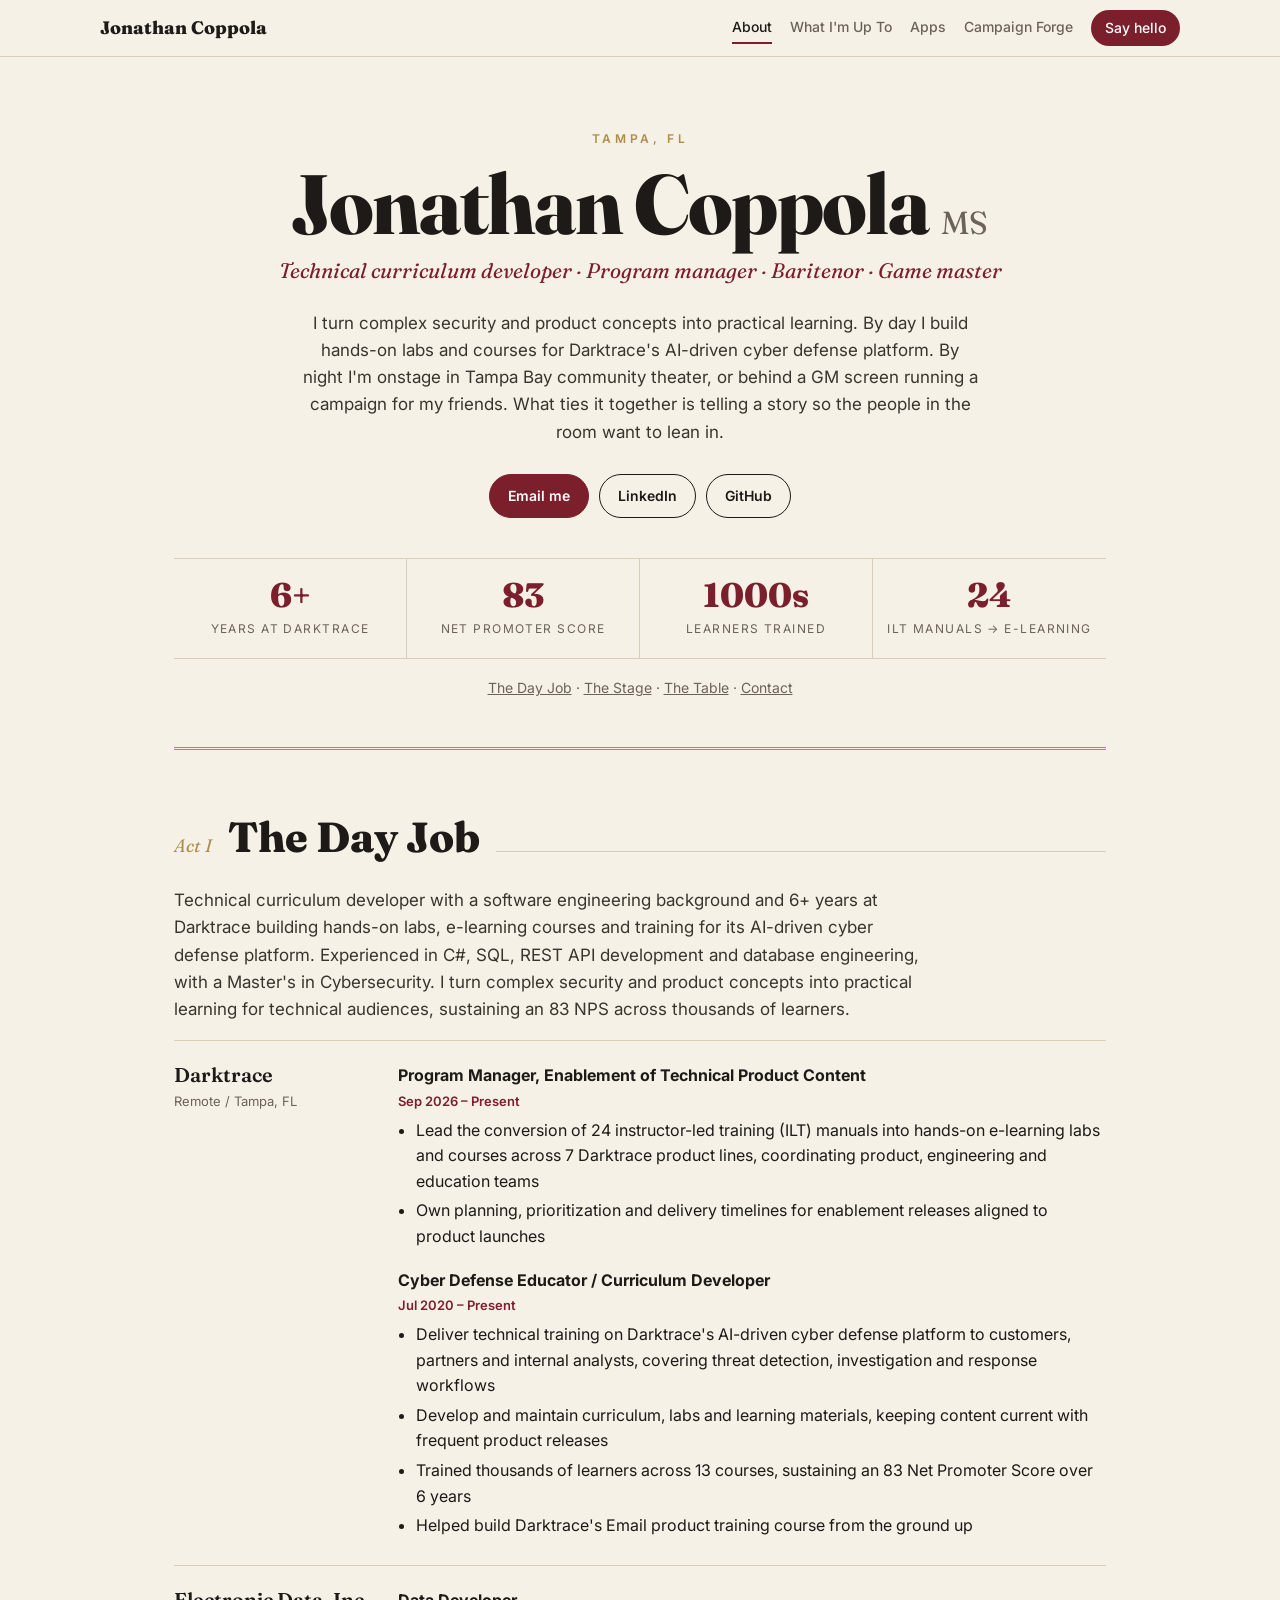
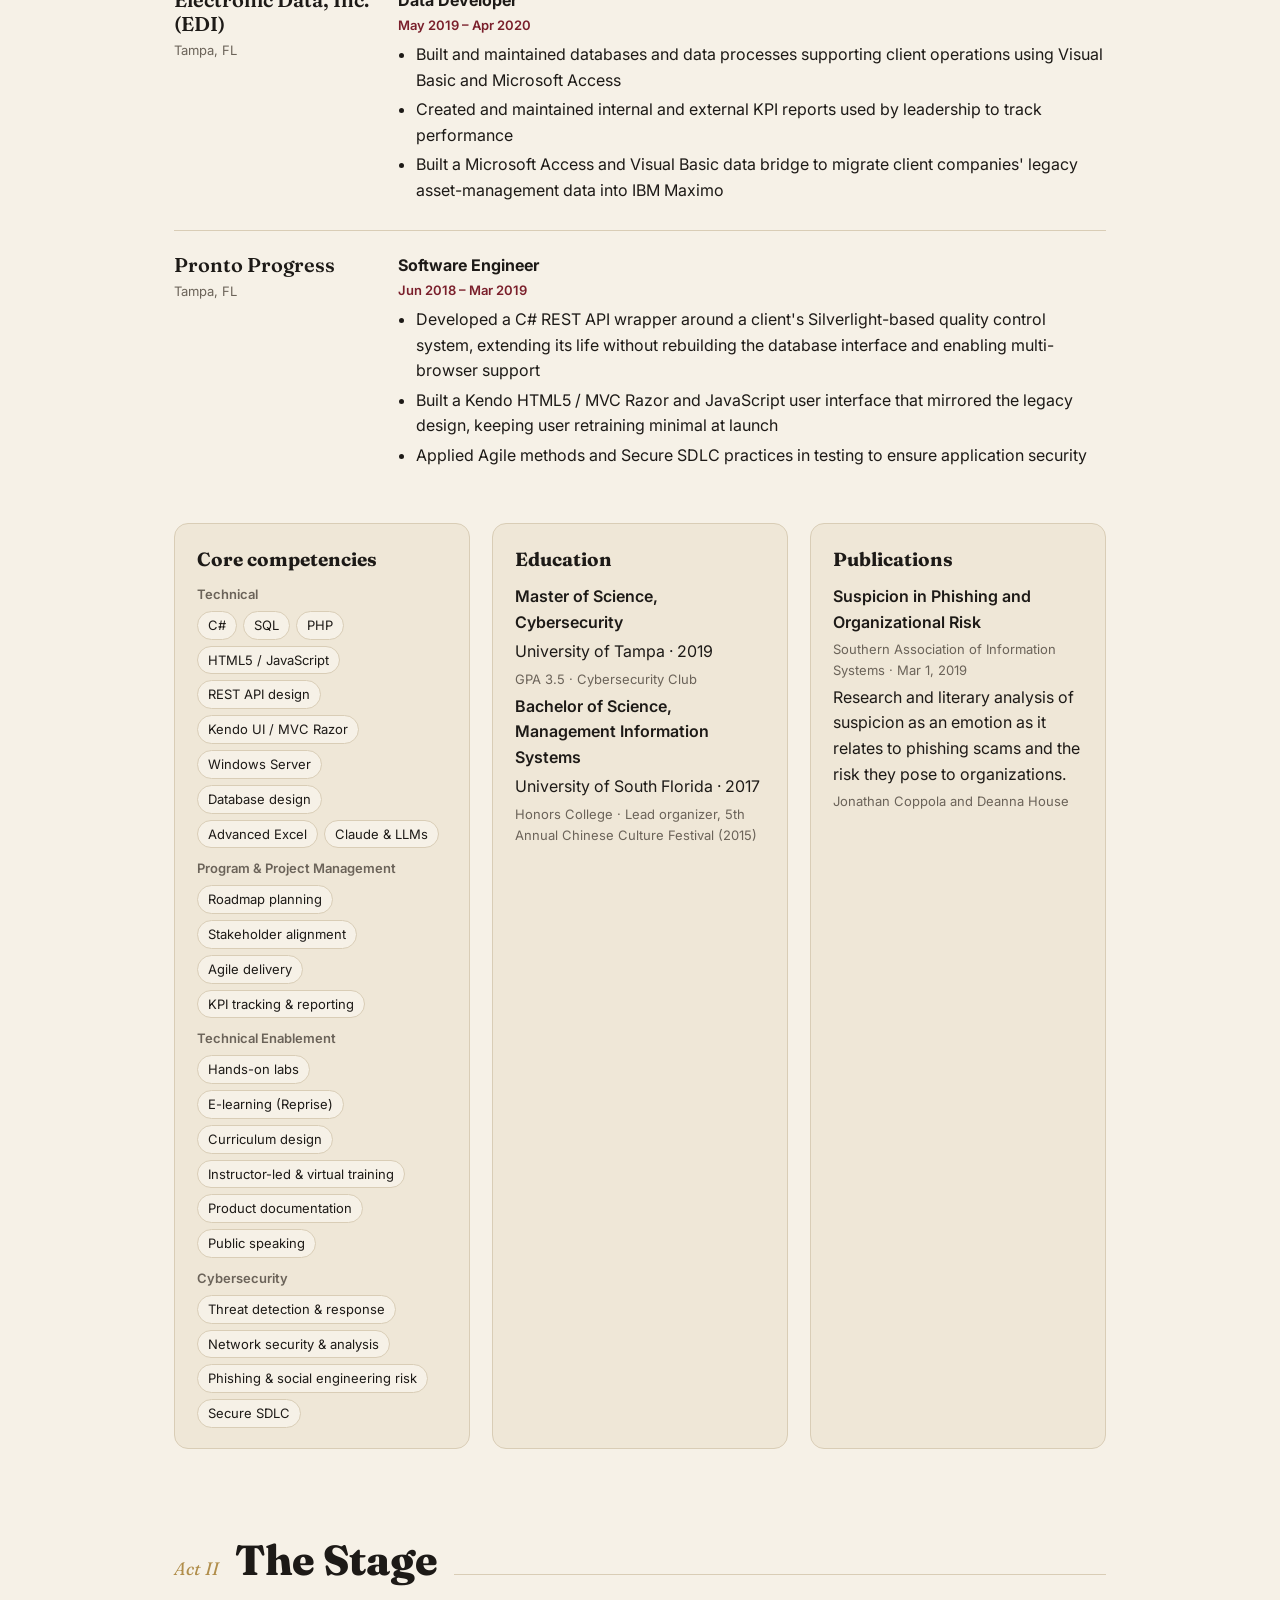
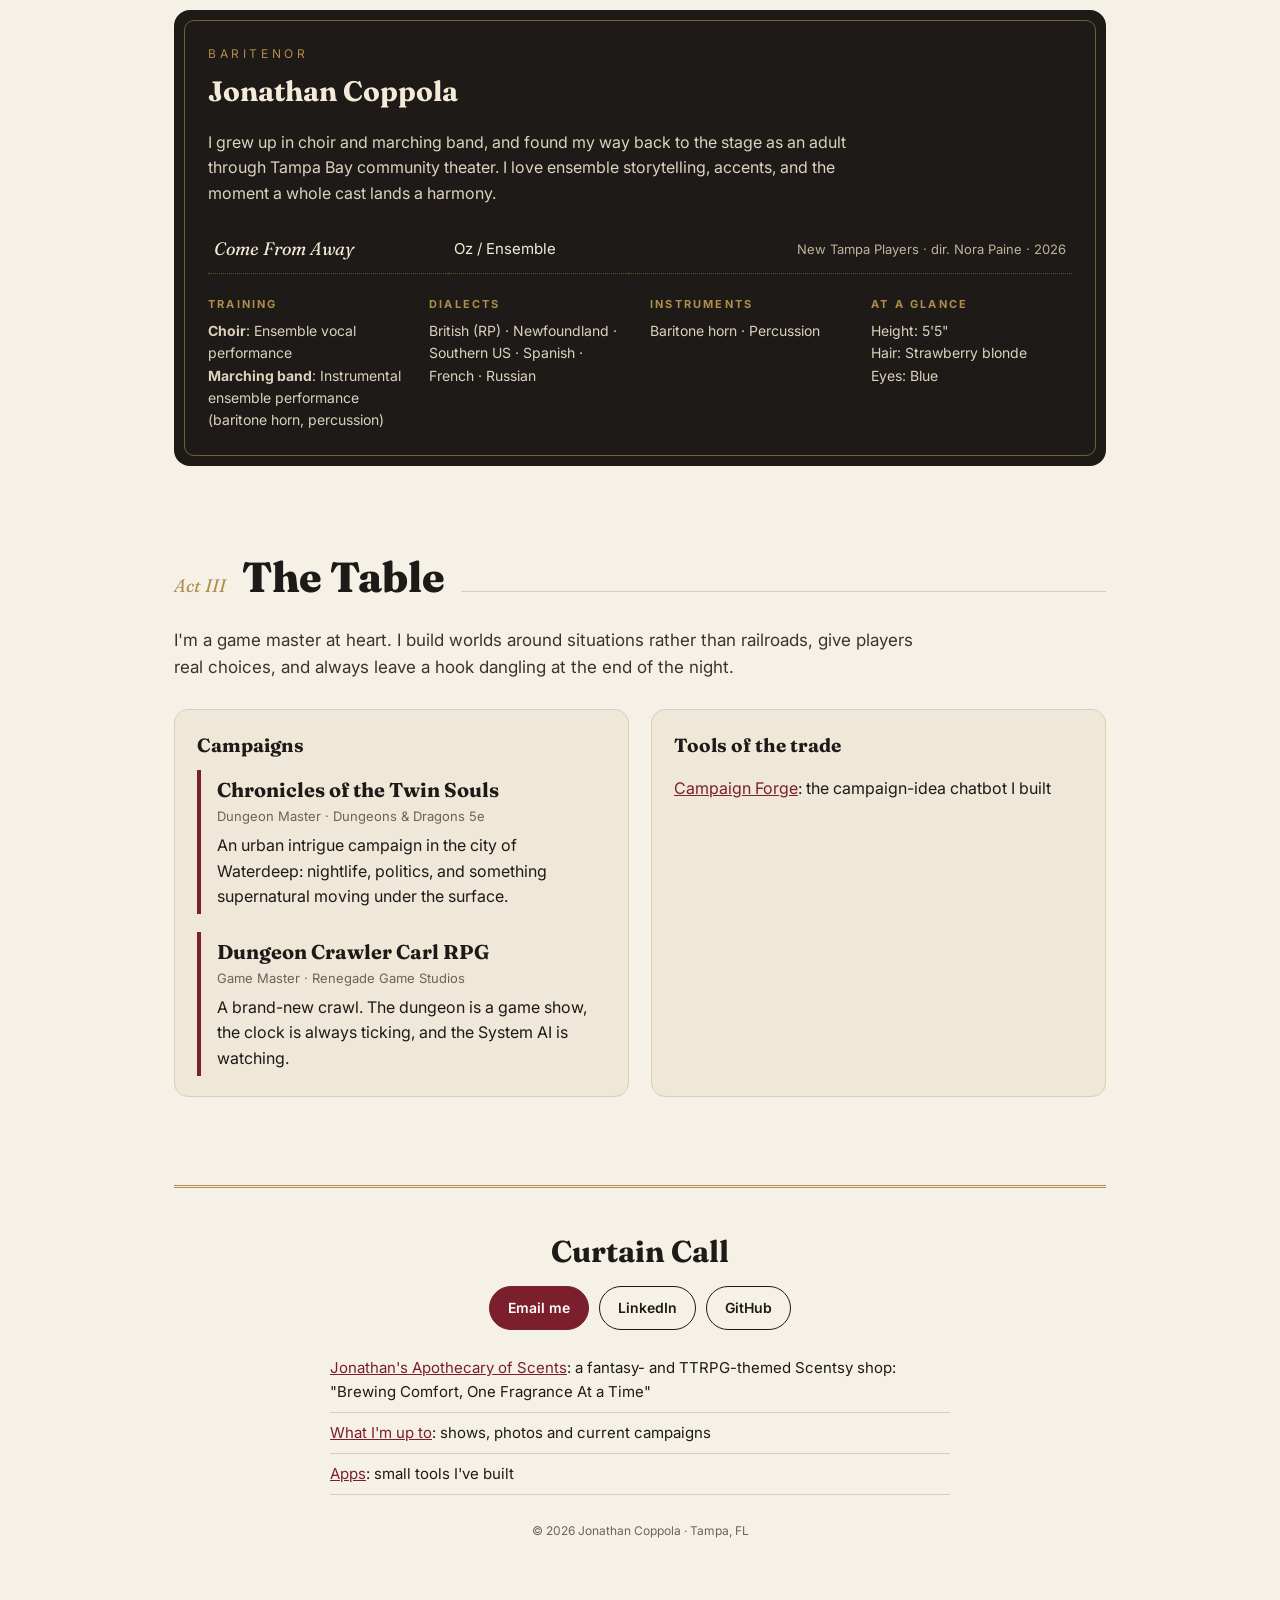
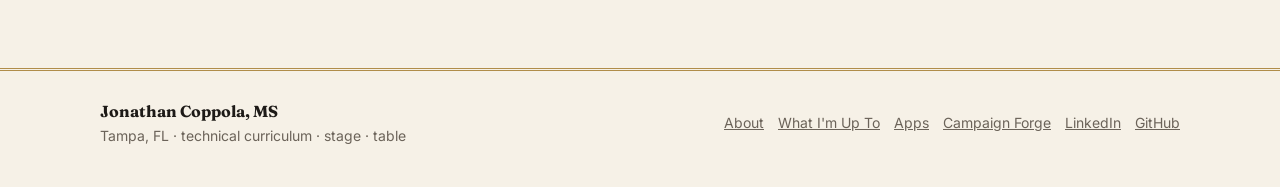
==== index.html @ ed003ad4 "Launch unified site: About (/), What I'm Up To (/now/), Apps (/apps/) Merges the about, What-Im-Up-t" ====
<!DOCTYPE html>
<html lang="en">
<head>
<meta charset="utf-8">
<meta name="viewport" content="width=device-width, initial-scale=1">
<title>Jonathan Coppola, MS</title>
<meta name="description" content="Jonathan Coppola: technical curriculum developer and program manager at Darktrace, baritenor in Tampa Bay community theater, and tabletop game master.">
<link rel="preconnect" href="https://fonts.googleapis.com">
<link href="https://fonts.googleapis.com/css2?family=Fraunces:ital,opsz,wght@0,9..144,400;0,9..144,600;0,9..144,800;1,9..144,400&family=Inter:wght@400;500;600&display=swap" rel="stylesheet">
<style>
  :root {
    --paper: #f6f1e7; --paper-2: #efe7d7; --ink: #1d1a17; --muted: #6b6359;
    --wine: #7a1f2b; --gold: #b08d4a; --line: #d9cdb6;
    --serif: "Fraunces", Georgia, serif; --sans: "Inter", system-ui, sans-serif;
  }
  * { box-sizing: border-box; }
  html { scroll-behavior: smooth; }
  body { margin: 0; background: var(--paper); color: var(--ink); font-family: var(--sans); line-height: 1.6; }
  a { color: var(--wine); }
  .wrap { max-width: 980px; margin: 0 auto; padding: 0 24px; }


  header.hero { padding: 72px 0 48px; text-align: center; border-bottom: 3px double var(--gold); }
  .kicker { font-size: 12px; letter-spacing: .3em; text-transform: uppercase; color: var(--gold); font-weight: 600; }
  h1 { font-family: var(--serif); font-weight: 800; font-size: clamp(44px, 8vw, 84px); line-height: 1; margin: 14px 0 8px; letter-spacing: -0.02em; }
  h1 small { font-size: .38em; font-weight: 400; color: var(--muted); letter-spacing: 0; }
  .headline { font-family: var(--serif); font-style: italic; font-size: clamp(17px, 2.4vw, 21px); color: var(--wine); margin: 6px 0 22px; }
  .intro { max-width: 680px; margin: 0 auto 28px; color: #3a342e; font-size: 17px; }
  .links { display: flex; gap: 10px; justify-content: center; flex-wrap: wrap; }
  .btn { display: inline-block; padding: 10px 18px; border-radius: 999px; border: 1px solid var(--ink); color: var(--ink); text-decoration: none; font-weight: 600; font-size: 14px; }
  .btn.solid { background: var(--wine); border-color: var(--wine); color: #fff; }
  .btn:hover { transform: translateY(-1px); }

  .stats { display: grid; grid-template-columns: repeat(4, 1fr); gap: 0; margin: 40px 0 0; border-top: 1px solid var(--line); border-bottom: 1px solid var(--line); }
  .stat { padding: 18px 10px; text-align: center; border-right: 1px solid var(--line); }
  .stat:last-child { border-right: 0; }
  .stat b { display: block; font-family: var(--serif); font-size: 34px; font-weight: 800; color: var(--wine); line-height: 1.1; }
  .stat span { font-size: 12px; text-transform: uppercase; letter-spacing: .12em; color: var(--muted); }

  section { padding: 64px 0 24px; scroll-margin-top: 60px; }
  .jump { margin: 18px 0 0; font-size: 14px; color: var(--muted); }
  .jump a { color: var(--muted); }
  .act { display: flex; align-items: baseline; gap: 16px; margin-bottom: 26px; }
  .act .num { font-family: var(--serif); font-style: italic; color: var(--gold); font-size: 18px; white-space: nowrap; }
  .act h2 { font-family: var(--serif); font-weight: 800; font-size: clamp(30px, 4.5vw, 42px); margin: 0; line-height: 1.1; }
  .act .rule { flex: 1; height: 1px; background: var(--line); }
  .lede { font-size: 17px; color: #3a342e; max-width: 760px; }

  .job { display: grid; grid-template-columns: 200px 1fr; gap: 24px; padding: 22px 0; border-top: 1px solid var(--line); }
  .job .co { font-family: var(--serif); font-weight: 600; font-size: 20px; line-height: 1.2; }
  .job .loc { font-size: 13px; color: var(--muted); margin-top: 4px; }
  .role + .role { margin-top: 18px; }
  .role h3 { margin: 0; font-size: 16px; }
  .role .dates { font-size: 13px; color: var(--wine); font-weight: 600; margin: 2px 0 6px; }
  .role ul { margin: 6px 0 0; padding-left: 18px; }
  .role li { margin: 4px 0; }

  .cols { display: grid; grid-template-columns: repeat(auto-fit, minmax(280px, 1fr)); gap: 22px; margin-top: 28px; }
  .panel { background: var(--paper-2); border: 1px solid var(--line); border-radius: 14px; padding: 20px 22px; }
  .panel h4 { margin: 0 0 10px; font-family: var(--serif); font-size: 19px; }
  .tags { display: flex; flex-wrap: wrap; gap: 6px; }
  .tag { font-size: 13px; padding: 3px 10px; border-radius: 999px; background: var(--paper); border: 1px solid var(--line); }
  .edu p, .pub p { margin: 4px 0; }
  .edu .deg, .pub .t { font-weight: 600; }
  .edu .meta, .pub .meta { font-size: 13px; color: var(--muted); }
  .edu > div + div, .pub > div + div { margin-top: 14px; }

  /* Stage: playbill styling */
  .playbill { background: var(--ink); color: #f3ead7; border-radius: 16px; padding: 34px; position: relative; overflow: hidden; }
  .playbill::before { content: ""; position: absolute; inset: 10px; border: 1px solid color-mix(in srgb, var(--gold) 60%, transparent); border-radius: 10px; pointer-events: none; }
  .playbill .voice { font-size: 12px; letter-spacing: .3em; text-transform: uppercase; color: var(--gold); }
  .playbill h3 { font-family: var(--serif); font-size: 28px; margin: 6px 0 14px; }
  .playbill p { color: #dcd2bd; max-width: 640px; }
  .credits { width: 100%; border-collapse: collapse; margin: 18px 0 6px; font-size: 15px; }
  .credits td { padding: 10px 6px; border-bottom: 1px dotted color-mix(in srgb, var(--gold) 50%, transparent); }
  .credits td:first-child { font-family: var(--serif); font-style: italic; font-size: 18px; }
  .credits td:last-child { text-align: right; color: #bfb39b; font-size: 13px; }
  .pb-grid { display: grid; grid-template-columns: repeat(auto-fit, minmax(200px, 1fr)); gap: 20px; margin-top: 22px; }
  .pb-grid h5 { margin: 0 0 6px; font-size: 11px; letter-spacing: .2em; text-transform: uppercase; color: var(--gold); }
  .pb-grid p { margin: 0; font-size: 14px; }

  .campaign { border-left: 4px solid var(--wine); padding: 4px 0 4px 16px; }
  .campaign + .campaign { margin-top: 18px; }
  .campaign b { font-family: var(--serif); font-size: 20px; }
  .campaign .sys { font-size: 13px; color: var(--muted); }

  .curtain { margin-top: 64px; padding: 40px 0 60px; border-top: 3px double var(--gold); text-align: center; }
  .curtain h2 { font-family: var(--serif); font-size: 30px; margin: 0 0 10px; }
  .also { list-style: none; padding: 0; margin: 18px auto 0; max-width: 620px; text-align: left; }
  .also li { padding: 8px 0; border-bottom: 1px solid var(--line); font-size: 15px; }
  .fine { font-size: 12px; color: var(--muted); margin-top: 26px; }

  @media (max-width: 720px) {
    .stats { grid-template-columns: repeat(2, 1fr); }
    .stat:nth-child(2) { border-right: 0; }
    .stat:nth-child(-n+2) { border-bottom: 1px solid var(--line); }
    .job { grid-template-columns: 1fr; gap: 8px; }
    .playbill { padding: 26px 20px; }
  }
  @media print { .links, .curtain .also { display: none; } body { background: #fff; } section { padding-top: 24px; } }
</style>
<link rel="stylesheet" href="assets/site.css">
</head>
<body data-root="" data-section="home">

<div class="wrap">
  <header class="hero">
    <div class="kicker" id="loc"></div>
    <h1 id="name"></h1>
    <p class="headline" id="headline"></p>
    <p class="intro" id="intro"></p>
    <div class="links" id="links"></div>
    <div class="stats" id="stats"></div>
    <p class="jump"><a href="#work">The Day Job</a> · <a href="#stage">The Stage</a> · <a href="#table">The Table</a> · <a href="#contact">Contact</a></p>
  </header>

  <section id="work">
    <div class="act"><span class="num">Act I</span><h2>The Day Job</h2><span class="rule"></span></div>
    <p class="lede" id="summary"></p>
    <div id="jobs"></div>
    <div class="cols">
      <div class="panel"><h4>Core competencies</h4><div id="skills"></div></div>
      <div class="panel edu"><h4>Education</h4><div id="edu"></div></div>
      <div class="panel pub"><h4>Publications</h4><div id="pubs"></div></div>
    </div>
  </section>

  <section id="stage">
    <div class="act"><span class="num">Act II</span><h2>The Stage</h2><span class="rule"></span></div>
    <div class="playbill">
      <div class="voice" id="voice"></div>
      <h3>Jonathan Coppola</h3>
      <p id="stageBlurb"></p>
      <table class="credits"><tbody id="credits"></tbody></table>
      <div class="pb-grid" id="pbgrid"></div>
    </div>
  </section>

  <section id="table">
    <div class="act"><span class="num">Act III</span><h2>The Table</h2><span class="rule"></span></div>
    <p class="lede" id="tableBlurb"></p>
    <div class="cols">
      <div class="panel"><h4>Campaigns</h4><div id="campaigns"></div></div>
      <div class="panel"><h4>Tools of the trade</h4><div id="tools"></div></div>
    </div>
  </section>

  <section class="curtain" id="contact">
    <h2>Curtain Call</h2>
    <div class="links" id="links2"></div>
    <ul class="also" id="also"></ul>
    <p class="fine">© <span id="yr"></span> Jonathan Coppola · Tampa, FL</p>
  </section>
</div>

<script>
const $ = id => document.getElementById(id);
const esc = s => String(s ?? '').replace(/[&<>"]/g, c => ({'&':'&amp;','<':'&lt;','>':'&gt;','"':'&quot;'}[c]));
fetch('data/profile.json').then(r => r.json()).then(p => {
  document.title = `${p.name}, ${p.credential}`;
  $('loc').textContent = p.location;
  $('name').innerHTML = `${esc(p.name)} <small>${esc(p.credential)}</small>`;
  $('headline').textContent = p.headline;
  $('intro').textContent = p.intro;
  const links = `<a class="btn solid" href="mailto:${esc(p.email)}">Email me</a>
    <a class="btn" href="${esc(p.linkedin)}" target="_blank" rel="noopener">LinkedIn</a>
    <a class="btn" href="${esc(p.github)}" target="_blank" rel="noopener">GitHub</a>`;
  $('links').innerHTML = links; $('links2').innerHTML = links;
  $('stats').innerHTML = p.stats.map(s => `<div class="stat"><b>${esc(s.value)}</b><span>${esc(s.label)}</span></div>`).join('');

  $('summary').textContent = p.summary;
  $('jobs').innerHTML = p.experience.map(j => `<div class="job">
    <div><div class="co">${esc(j.company)}</div><div class="loc">${esc(j.location)}</div></div>
    <div>${j.roles.map(r => `<div class="role"><h3>${esc(r.title)}</h3><div class="dates">${esc(r.dates)}</div>
      <ul>${r.bullets.map(b => `<li>${esc(b)}</li>`).join('')}</ul></div>`).join('')}</div></div>`).join('');
  $('skills').innerHTML = p.skills.map(g => `<p style="margin:10px 0 6px;font-size:13px;font-weight:600;color:var(--muted)">${esc(g.group)}</p>
    <div class="tags">${g.items.map(i => `<span class="tag">${esc(i)}</span>`).join('')}</div>`).join('');
  $('edu').innerHTML = p.education.map(e => `<div><p class="deg">${esc(e.degree)}</p><p>${esc(e.school)} · ${esc(e.year)}</p><p class="meta">${esc(e.notes)}</p></div>`).join('');
  $('pubs').innerHTML = p.publications.map(x => `<div><p class="t">${esc(x.title)}</p><p class="meta">${esc(x.venue)} · ${esc(x.date)}</p><p>${esc(x.summary)}</p><p class="meta">${esc(x.authors)}</p></div>`).join('');

  const s = p.stage;
  $('voice').textContent = s.voice;
  $('stageBlurb').textContent = s.blurb;
  $('credits').innerHTML = s.credits.map(c => `<tr><td>${esc(c.show)}</td><td>${esc(c.role)}</td><td>${esc(c.company)} · dir. ${esc(c.director)} · ${esc(c.year)}</td></tr>`).join('');
  $('pbgrid').innerHTML = `
    <div><h5>Training</h5>${s.training.map(t => `<p><b>${esc(t.what)}</b>: ${esc(t.detail)}</p>`).join('')}</div>
    <div><h5>Dialects</h5><p>${s.dialects.map(esc).join(' · ')}</p></div>
    <div><h5>Instruments</h5><p>${s.instruments.map(esc).join(' · ')}</p></div>
    <div><h5>At a glance</h5>${Object.entries(s.stats).map(([k, v]) => `<p>${esc(k)}: ${esc(v)}</p>`).join('')}</div>`;

  $('tableBlurb').textContent = p.tabletop.blurb;
  $('campaigns').innerHTML = p.tabletop.campaigns.map(c => `<div class="campaign"><b>${esc(c.name)}</b><div class="sys">${esc(c.role)} · ${esc(c.system)}</div><p style="margin:6px 0 0">${esc(c.pitch)}</p></div>`).join('');
  $('tools').innerHTML = p.tabletop.tools.map(t => `<p><a href="${esc(t.url)}"${/^https?:/.test(t.url) ? ' target="_blank" rel="noopener"' : ''}>${esc(t.label)}</a>: ${esc(t.note)}</p>`).join('');

  $('also').innerHTML = p.also.map(a => `<li><a href="${esc(a.url)}"${/^https?:/.test(a.url) ? ' target="_blank" rel="noopener"' : ''}>${esc(a.label)}</a>: ${esc(a.note)}</li>`).join('');
  $('yr').textContent = new Date().getFullYear();
});
</script>
<script src="assets/site.js"></script>
</body>
</html>
---- assets/site.css ----
/* Site-wide header/footer, shared by every page. */
@import url("https://fonts.googleapis.com/css2?family=Fraunces:ital,opsz,wght@0,9..144,400;0,9..144,600;0,9..144,800;1,9..144,400&family=Inter:wght@400;500;600&family=JetBrains+Mono:wght@400;600&display=swap");
:root {
  --site-paper: #f6f1e7; --site-ink: #1d1a17; --site-muted: #6b6359;
  --site-wine: #7a1f2b; --site-gold: #b08d4a; --site-line: #d9cdb6;
}
.site-nav { position: sticky; top: 0; z-index: 50; background: color-mix(in srgb, var(--site-paper) 92%, transparent);
  backdrop-filter: blur(8px); border-bottom: 1px solid var(--site-line); font-family: "Inter", system-ui, sans-serif; }
.site-nav__inner { max-width: 1120px; margin: 0 auto; padding: 0 20px; height: 56px; display: flex; align-items: center; gap: 20px; }
.site-nav__brand { font-family: "Fraunces", Georgia, serif; font-weight: 800; font-size: 18px; color: var(--site-ink); text-decoration: none; margin-right: auto; white-space: nowrap; }
.site-nav__links { display: flex; align-items: center; gap: 18px; }
.site-nav__links a { color: var(--site-muted); text-decoration: none; font-size: 14px; font-weight: 500; white-space: nowrap; padding: 4px 0; border-bottom: 2px solid transparent; }
.site-nav__links a:hover { color: var(--site-ink); }
.site-nav__links a.is-active { color: var(--site-ink); border-bottom-color: var(--site-wine); }
.site-nav__cta { background: var(--site-wine); color: #fff !important; padding: 7px 14px !important; border-radius: 999px; border: 0 !important; }
.site-nav__toggle { display: none; background: none; border: 1px solid var(--site-line); border-radius: 8px; font-size: 18px; padding: 4px 10px; color: var(--site-ink); cursor: pointer; }
@media (max-width: 760px) {
  .site-nav__toggle { display: block; }
  .site-nav__links { display: none; position: absolute; top: 56px; left: 0; right: 0; flex-direction: column; align-items: stretch;
    gap: 0; background: var(--site-paper); border-bottom: 1px solid var(--site-line); padding: 6px 20px 14px; }
  .site-nav.is-open .site-nav__links { display: flex; }
  .site-nav__links a { padding: 10px 0; border-bottom: 1px solid var(--site-line); }
  .site-nav__cta { margin-top: 10px; text-align: center; }
}
.site-foot { border-top: 3px double var(--site-gold); margin-top: 56px; background: var(--site-paper); font-family: "Inter", system-ui, sans-serif; }
.site-foot__inner { max-width: 1120px; margin: 0 auto; padding: 28px 20px 40px; display: flex; flex-wrap: wrap; gap: 18px; justify-content: space-between; font-size: 14px; color: var(--site-muted); }
.site-foot__inner b { color: var(--site-ink); font-family: "Fraunces", Georgia, serif; font-size: 16px; }
.site-foot__links { display: flex; flex-wrap: wrap; gap: 14px; align-items: center; }
.site-foot__links a { color: var(--site-muted); }
@media print { .site-nav, .site-foot { display: none; } }
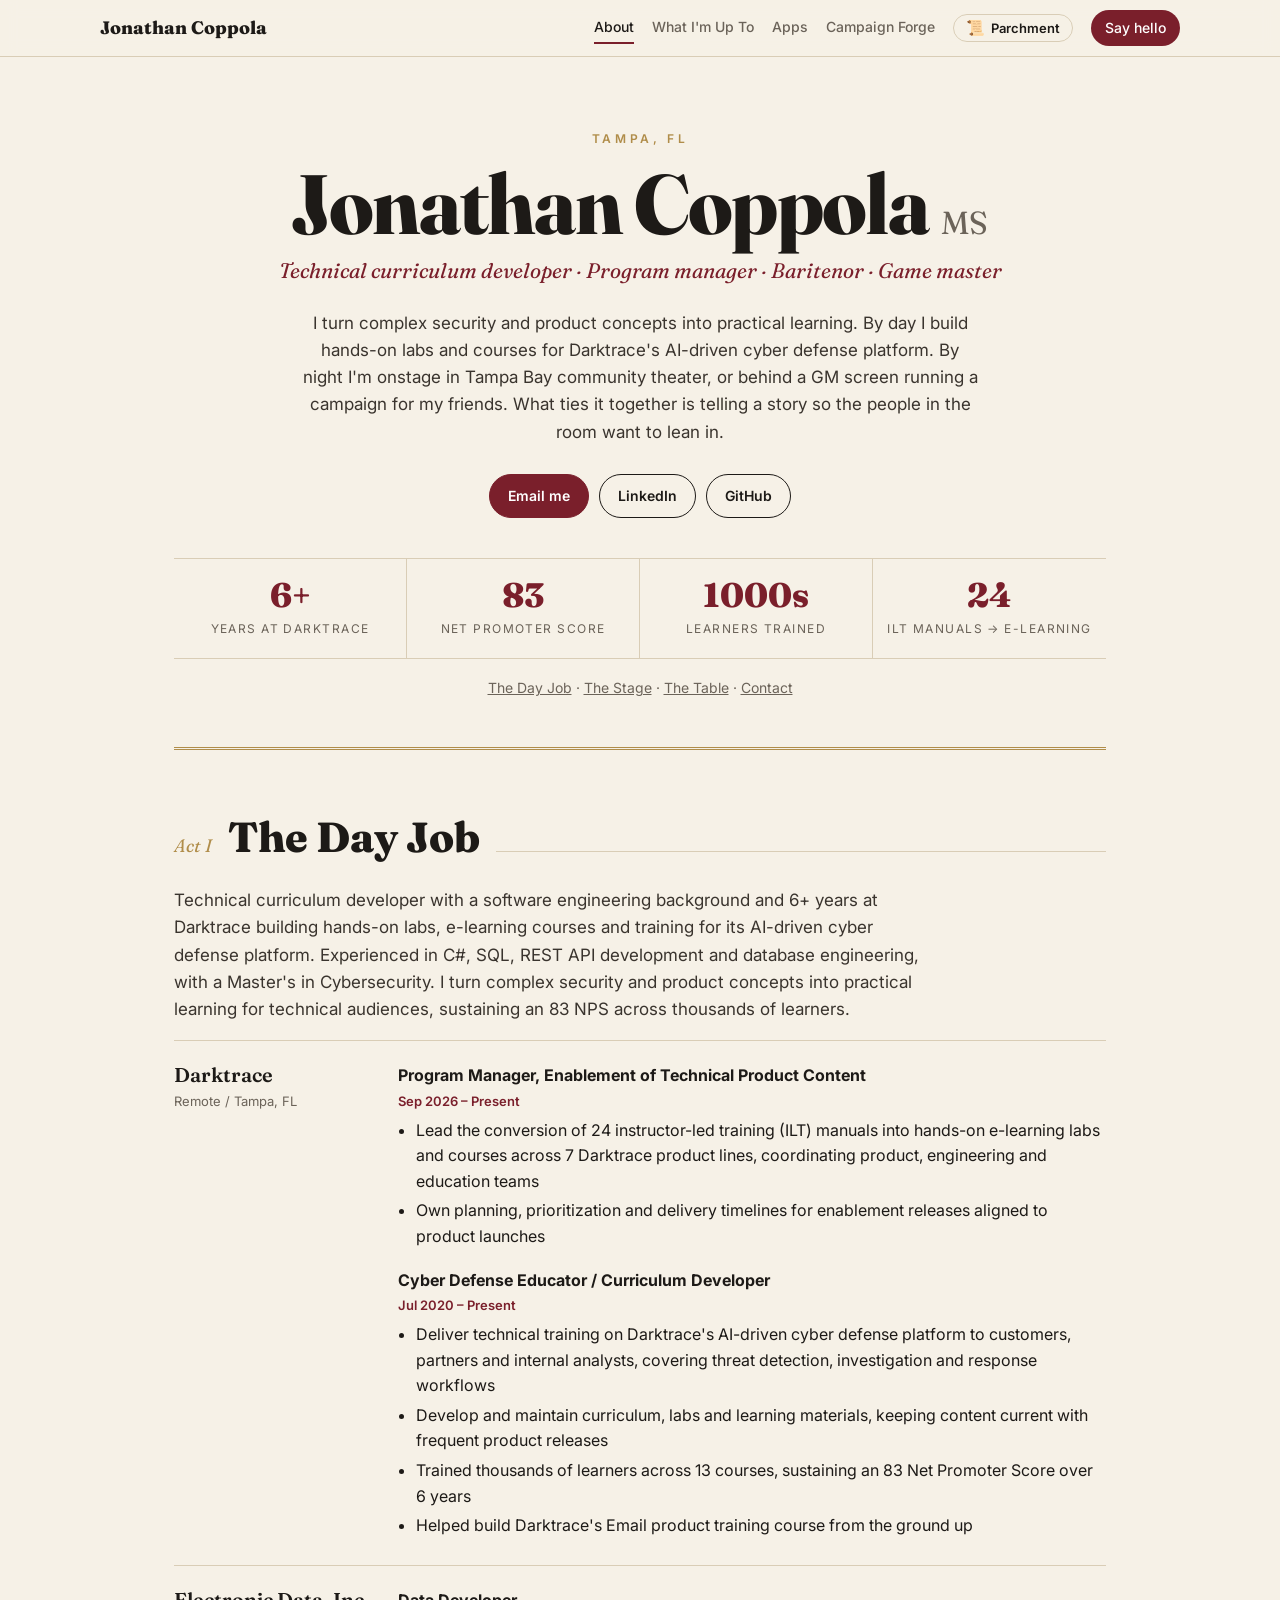
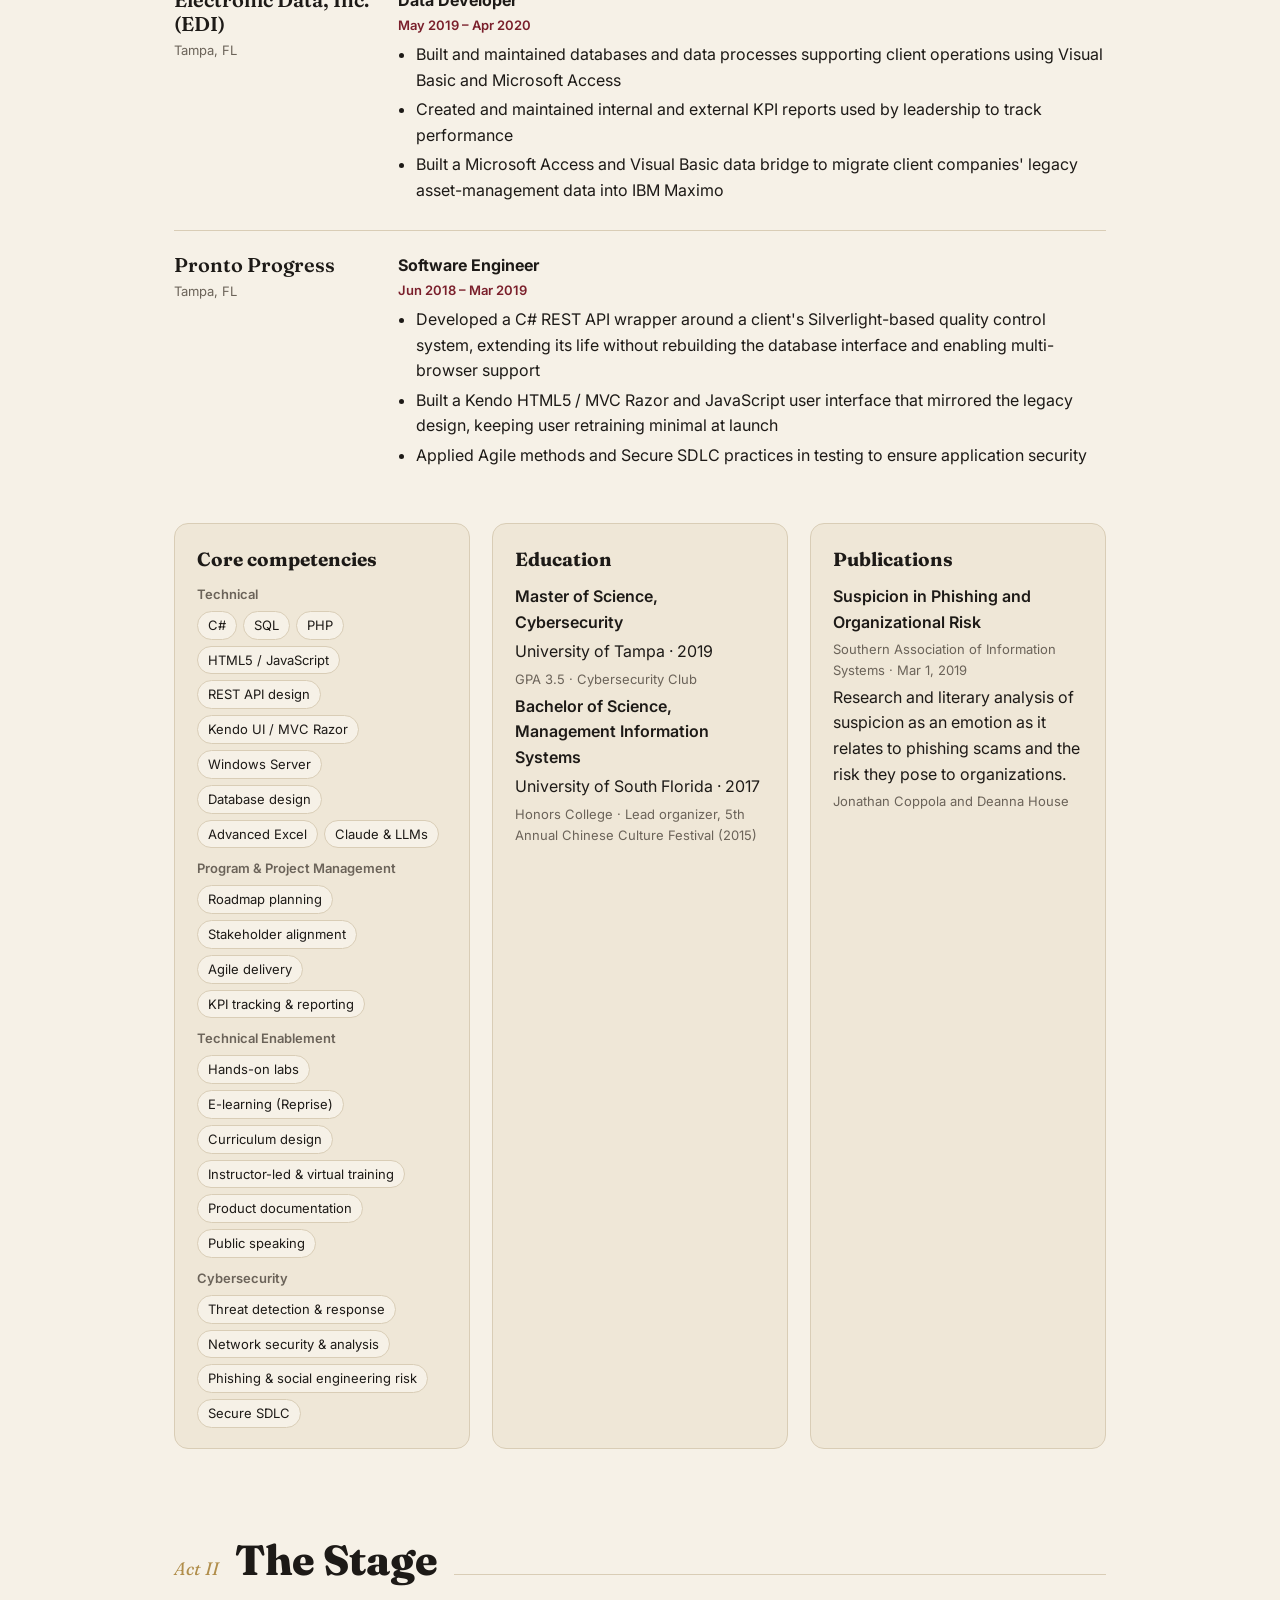
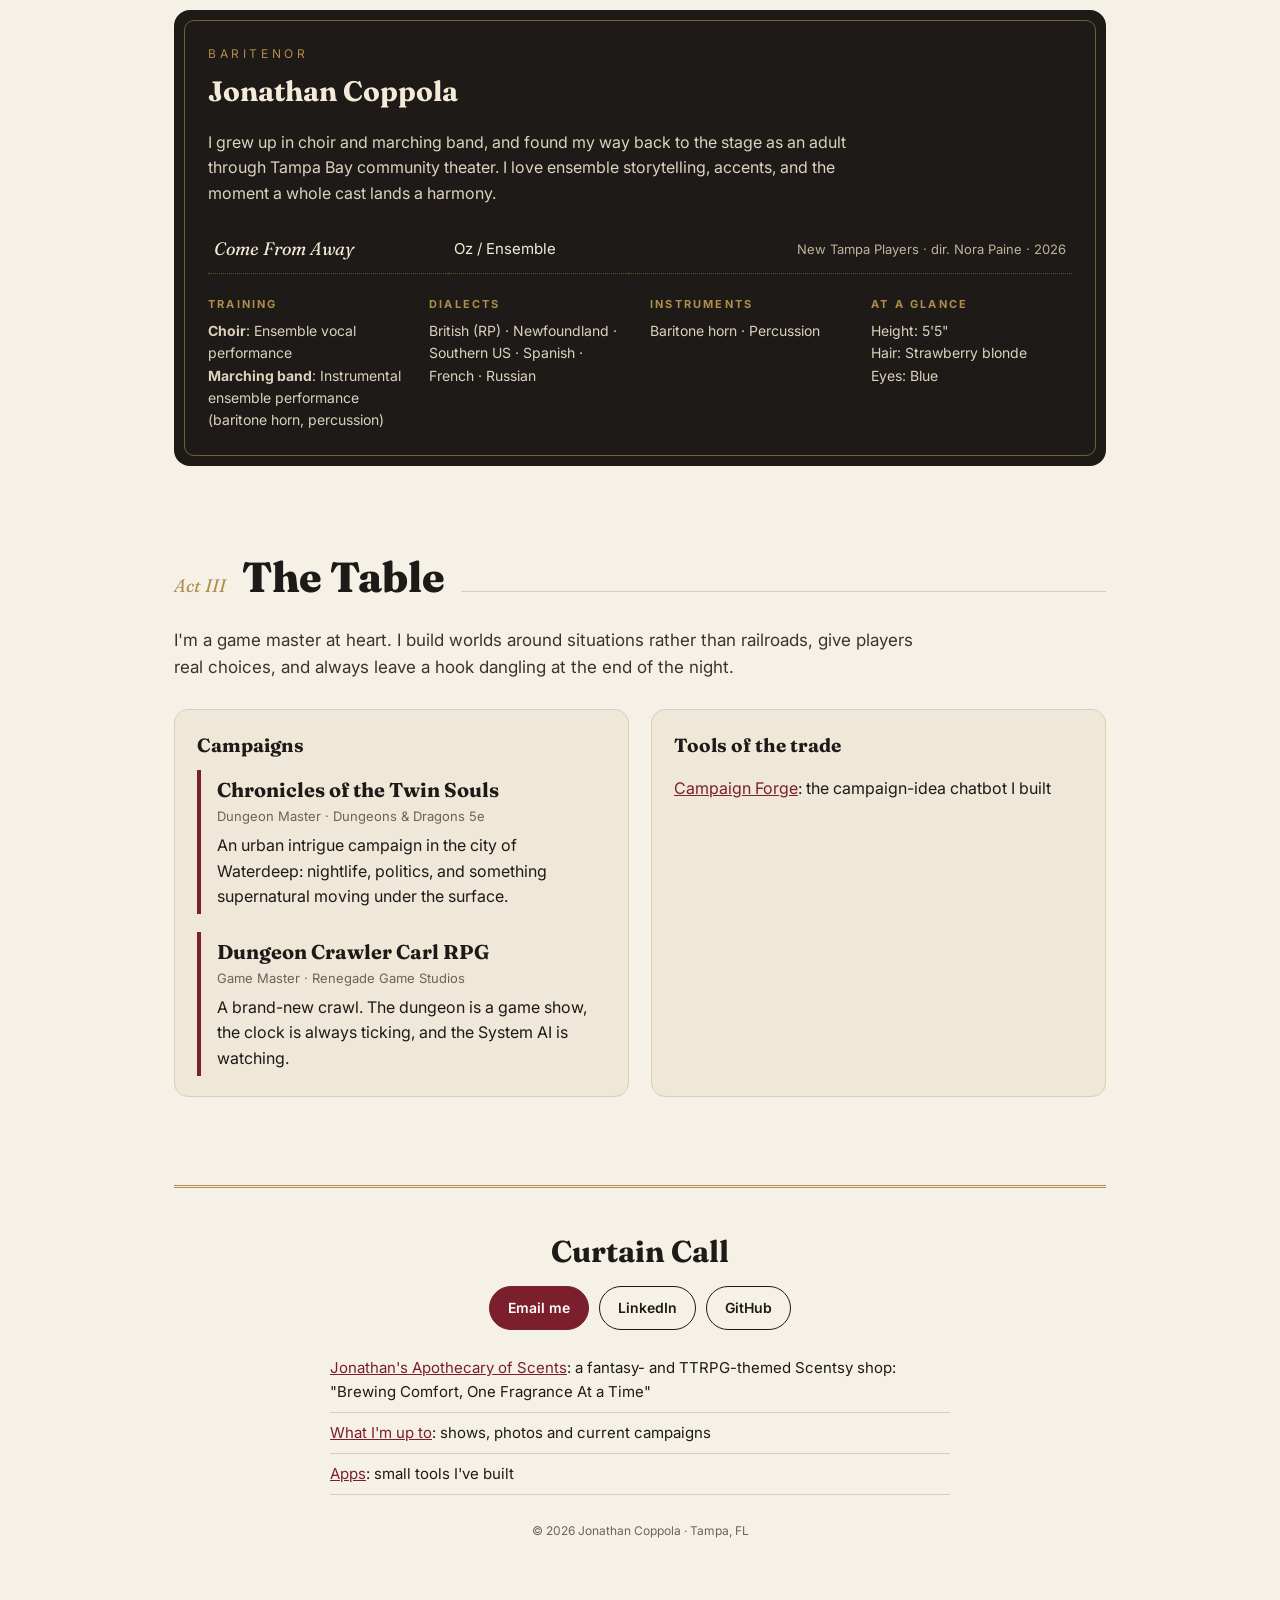
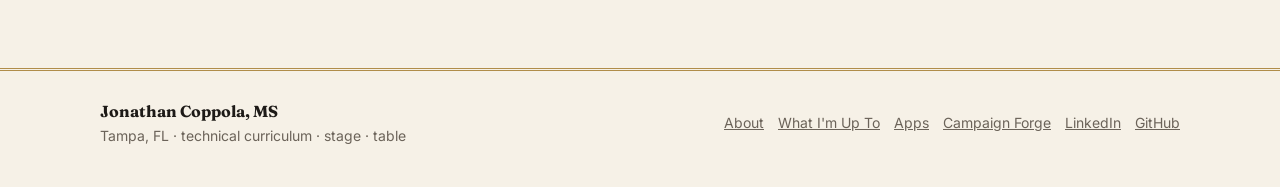
==== commit ec2989b5: "Add theme switcher: Parchment (light) and Leatherbound (dark) - Toggle in the shared nav; choice sav" ====
--- a/index.html
+++ b/index.html
@@ -2,6 +2,7 @@
 <html lang="en">
 <head>
 <meta charset="utf-8">
+<script>try{var t=localStorage.getItem('site-theme');if(t)document.documentElement.dataset.theme=t}catch(e){}</script>
 <meta name="viewport" content="width=device-width, initial-scale=1">
 <title>Jonathan Coppola, MS</title>
 <meta name="description" content="Jonathan Coppola: technical curriculum developer and program manager at Darktrace, baritenor in Tampa Bay community theater, and tabletop game master.">
@@ -25,7 +26,7 @@
   h1 { font-family: var(--serif); font-weight: 800; font-size: clamp(44px, 8vw, 84px); line-height: 1; margin: 14px 0 8px; letter-spacing: -0.02em; }
   h1 small { font-size: .38em; font-weight: 400; color: var(--muted); letter-spacing: 0; }
   .headline { font-family: var(--serif); font-style: italic; font-size: clamp(17px, 2.4vw, 21px); color: var(--wine); margin: 6px 0 22px; }
-  .intro { max-width: 680px; margin: 0 auto 28px; color: #3a342e; font-size: 17px; }
+  .intro { max-width: 680px; margin: 0 auto 28px; color: var(--body-text, #3a342e); font-size: 17px; }
   .links { display: flex; gap: 10px; justify-content: center; flex-wrap: wrap; }
   .btn { display: inline-block; padding: 10px 18px; border-radius: 999px; border: 1px solid var(--ink); color: var(--ink); text-decoration: none; font-weight: 600; font-size: 14px; }
   .btn.solid { background: var(--wine); border-color: var(--wine); color: #fff; }
@@ -44,7 +45,7 @@
   .act .num { font-family: var(--serif); font-style: italic; color: var(--gold); font-size: 18px; white-space: nowrap; }
   .act h2 { font-family: var(--serif); font-weight: 800; font-size: clamp(30px, 4.5vw, 42px); margin: 0; line-height: 1.1; }
   .act .rule { flex: 1; height: 1px; background: var(--line); }
-  .lede { font-size: 17px; color: #3a342e; max-width: 760px; }
+  .lede { font-size: 17px; color: var(--body-text, #3a342e); max-width: 760px; }
 
   .job { display: grid; grid-template-columns: 200px 1fr; gap: 24px; padding: 22px 0; border-top: 1px solid var(--line); }
   .job .co { font-family: var(--serif); font-weight: 600; font-size: 20px; line-height: 1.2; }
@@ -66,7 +67,7 @@
   .edu > div + div, .pub > div + div { margin-top: 14px; }
 
   /* Stage: playbill styling */
-  .playbill { background: var(--ink); color: #f3ead7; border-radius: 16px; padding: 34px; position: relative; overflow: hidden; }
+  .playbill { background: var(--stage, var(--ink)); color: #f3ead7; border-radius: 16px; padding: 34px; position: relative; overflow: hidden; }
   .playbill::before { content: ""; position: absolute; inset: 10px; border: 1px solid color-mix(in srgb, var(--gold) 60%, transparent); border-radius: 10px; pointer-events: none; }
   .playbill .voice { font-size: 12px; letter-spacing: .3em; text-transform: uppercase; color: var(--gold); }
   .playbill h3 { font-family: var(--serif); font-size: 28px; margin: 6px 0 14px; }
--- a/assets/site.css
+++ b/assets/site.css
@@ -28,3 +28,45 @@
 .site-foot__links { display: flex; flex-wrap: wrap; gap: 14px; align-items: center; }
 .site-foot__links a { color: var(--site-muted); }
 @media print { .site-nav, .site-foot { display: none; } }
+
+/* ===================== Themes =====================
+   Parchment (default): the warm paper playbill look.
+   Leatherbound: a dark, tooled-leather tome.        */
+html[data-theme="leather"] {
+  color-scheme: dark;
+  /* shared site chrome */
+  --site-paper: #1d1511; --site-ink: #f1e6d2; --site-muted: #b8a68c;
+  --site-wine: #c4505f; --site-gold: #d1ac63; --site-line: #4a3a2c;
+  /* About + What I'm Up To pages */
+  --paper: #1d1511; --paper-2: #2a1e17; --ink: #f1e6d2; --muted: #b8a68c;
+  --wine: #e07a88; --gold: #d1ac63; --line: #4a3a2c; --teal: #5fb0a5;
+  --body-text: #e3d6bf; --card: #261b15; --stage: #0f0a07;
+  /* Apps */
+  --bg: #1d1511; --panel: #261b15; --panel-2: #33261d; --text: #f1e6d2;
+  --good: #7fcf98; --warn: #e3b25a; --bad: #e58080;
+}
+html[data-theme="leather"] body {
+  background-color: #1d1511;
+  background-image:
+    radial-gradient(ellipse at 20% 0%, rgba(209, 172, 99, .10), transparent 55%),
+    radial-gradient(ellipse at 100% 100%, rgba(122, 31, 43, .22), transparent 50%),
+    repeating-linear-gradient(115deg, rgba(255,255,255,.012) 0 2px, transparent 2px 7px);
+  background-attachment: fixed;
+}
+/* stitched border on the nav, like a book spine */
+html[data-theme="leather"] .site-nav { border-bottom: 1px dashed rgba(209, 172, 99, .45); box-shadow: 0 1px 0 rgba(0,0,0,.5); }
+html[data-theme="leather"] .site-nav__cta { background: #7a1f2b; }
+html[data-theme="leather"] .site-foot { background: transparent; }
+/* About page details that assume light paper */
+html[data-theme="leather"] .btn { border-color: var(--line); }
+html[data-theme="leather"] .btn.solid { background: #7a1f2b; border-color: #7a1f2b; }
+html[data-theme="leather"] .pill:not(.good):not(.warn):not(.bad):not(.accent) { color: #fff; }
+html[data-theme="leather"] .playbill { box-shadow: inset 0 0 0 1px rgba(209,172,99,.25), 0 10px 30px rgba(0,0,0,.45); }
+
+/* Theme switcher */
+.theme-toggle { display: inline-flex; align-items: center; gap: 6px; background: transparent; border: 1px solid var(--site-line);
+  color: var(--site-ink); border-radius: 999px; padding: 5px 12px; font: 600 13px "Inter", system-ui, sans-serif; cursor: pointer; white-space: nowrap; }
+.theme-toggle:hover { border-color: var(--site-gold); }
+.theme-toggle .ico { font-size: 15px; line-height: 1; }
+html { transition: background-color .25s ease; }
+@media (max-width: 760px) { .theme-toggle { margin-top: 10px; justify-content: center; } }
